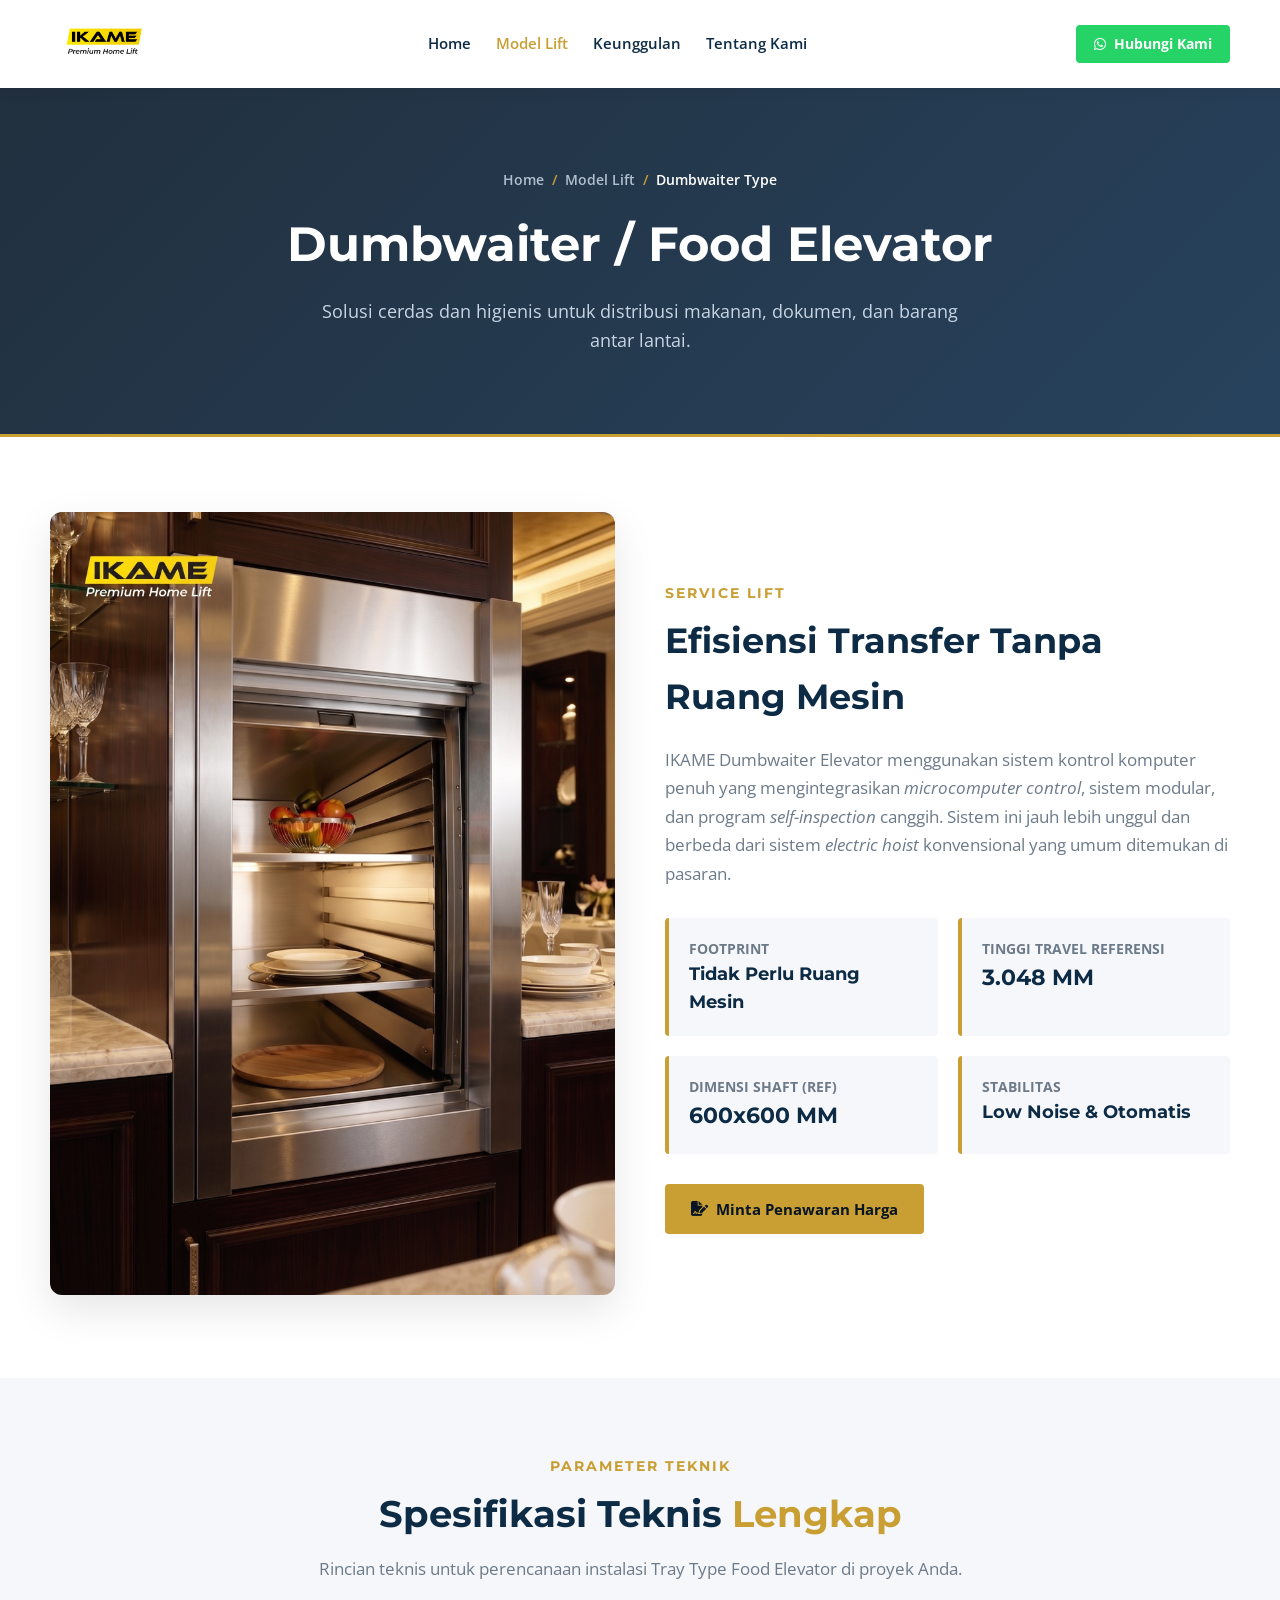
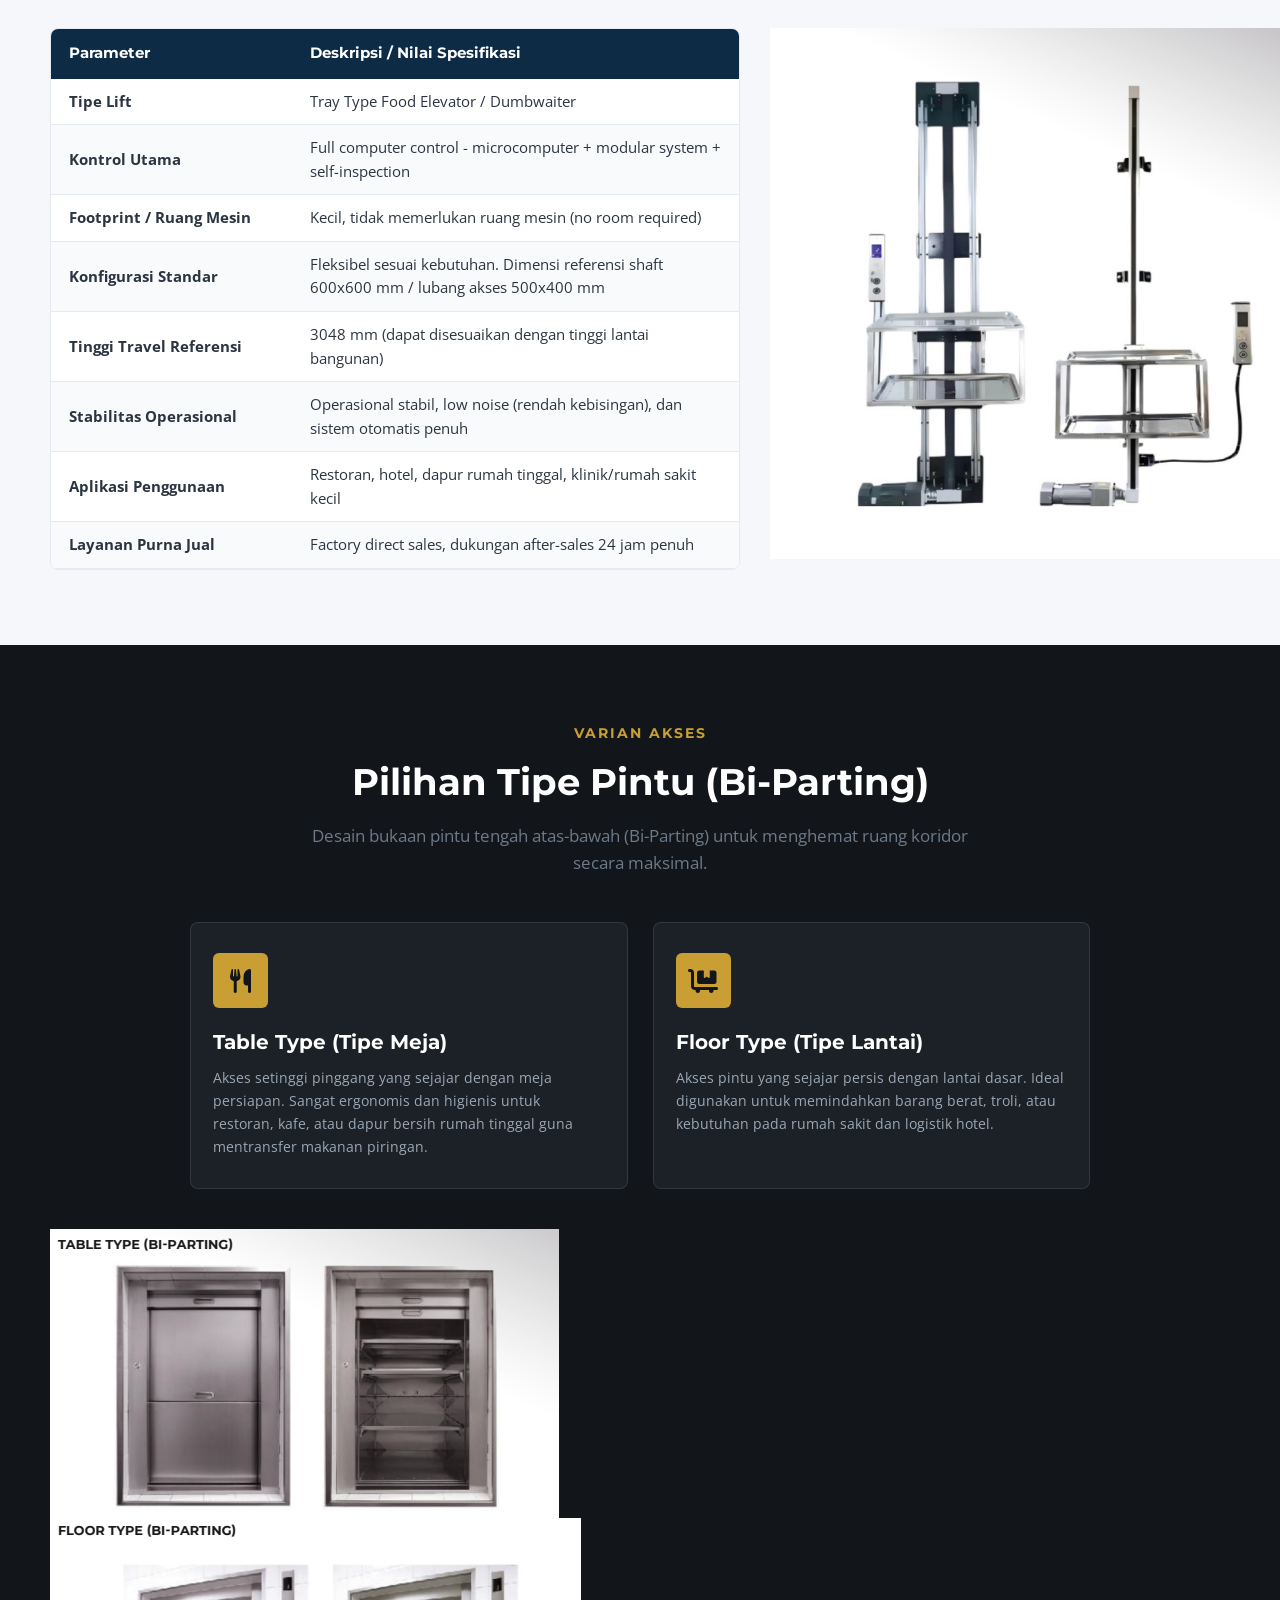
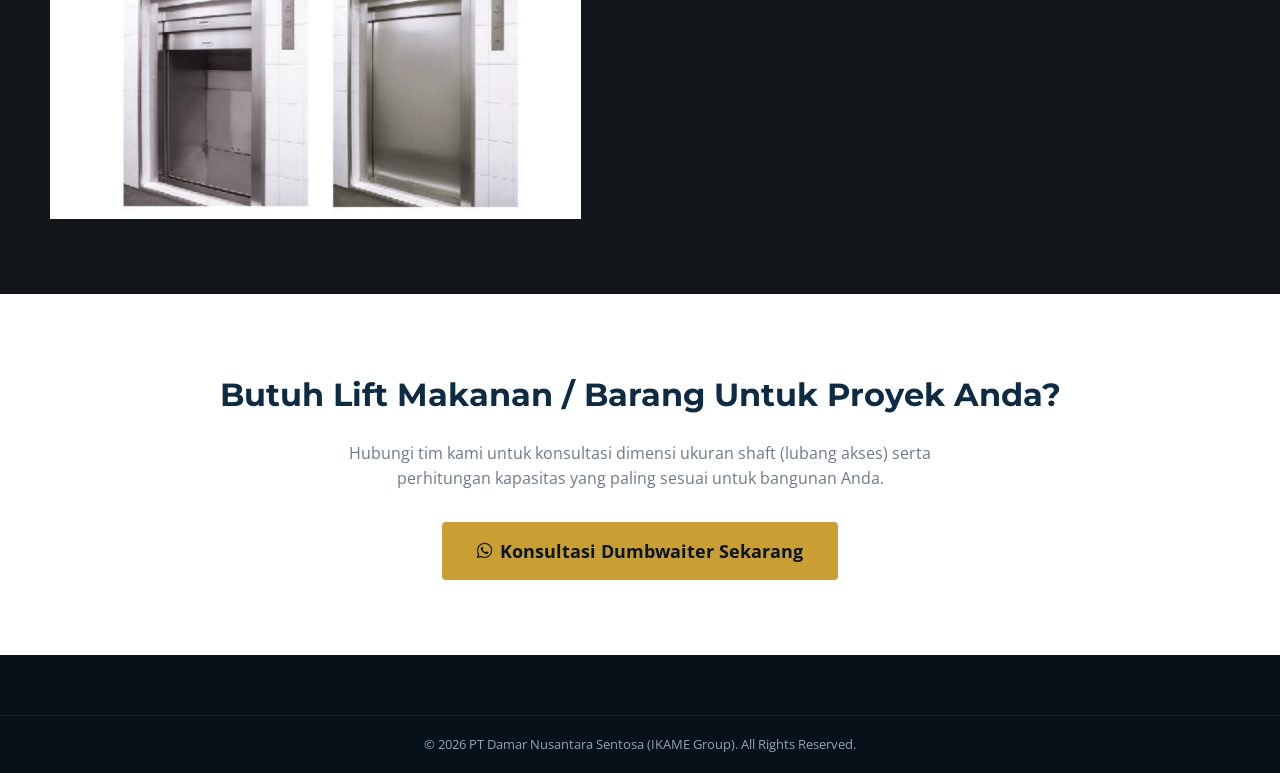
==== spesifikasi-dumbwaiter.html @ 68d506f8 "update versi baru" ====
<!DOCTYPE html>
<html lang="id">
<head>
    <meta charset="UTF-8">
    <meta name="viewport" content="width=device-width, initial-scale=1.0">
    <title>Spesifikasi Dumbwaiter & Food Lift | IKAME PT DNS</title>
    <link rel="icon" href="logo/logo premium.png" type="image/png">
    <link href="https://fonts.googleapis.com/css2?family=Montserrat:wght@400;500;600;700;800&family=Open+Sans:wght@400;600&display=swap" rel="stylesheet">
    <link rel="stylesheet" href="https://cdnjs.cloudflare.com/ajax/libs/font-awesome/6.4.0/css/all.min.css">
    <link rel="stylesheet" href="style.css">
</head>
<body>

    <header class="main-header">
        <div class="container header-inner">
            <a href="index.html" class="brand-logo">
                <img src="logo/logo premium.png" alt="IKAME Home Lift" class="logo-img">
            </a>
            <nav class="nav-menu" id="navMenu">
                <ul>
                    <li><a href="index.html">Home</a></li>
                    <li><a href="index.html#products" class="active">Model Lift</a></li>
                    <li><a href="index.html#features">Keunggulan</a></li>
                    <li><a href="tentang-kami.html">Tentang Kami</a></li>
                </ul>
            </nav>
            <div class="header-cta">
                <a href="https://wa.me/6281281192244" target="_blank" class="btn-wa-header">
                    <i class="fa-brands fa-whatsapp"></i> Hubungi Kami
                </a>
            </div>
        </div>
    </header>

    <section class="page-header-banner" style="background: linear-gradient(135deg, rgba(9, 25, 41, 0.9) 0%, rgba(16, 46, 76, 0.9) 100%), url('image_4ac202.jpg') center/cover;">
        <div class="container">
            <div class="breadcrumb">
                <a href="index.html">Home</a> &nbsp;/&nbsp; <a href="index.html#products">Model Lift</a> &nbsp;/&nbsp; <span class="text-white">Dumbwaiter Type</span>
            </div>
            <h1 style="font-size: 3rem; margin-bottom: 15px;">Dumbwaiter / Food Elevator</h1>
            <p style="font-size: 1.1rem; color: #c7d5e4; max-width: 650px; margin: 0 auto;">Solusi cerdas dan higienis untuk distribusi makanan, dokumen, dan barang antar lantai.</p>
        </div>
    </section>

    <section class="section-padding bg-white">
        <div class="container detail-overview">
            <div class="overview-img">
                <img src="homelift/dumbwaiter.jpg" alt="Dumbwaiter Food Lift IKAME">
            </div>
            <div class="overview-text">
                <span class="sub-label">SERVICE LIFT</span>
                <h2>Efisiensi Transfer Tanpa Ruang Mesin</h2>
                <p>
                    IKAME Dumbwaiter Elevator menggunakan sistem kontrol komputer penuh yang mengintegrasikan <em>microcomputer control</em>, sistem modular, dan program <em>self-inspection</em> canggih. Sistem ini jauh lebih unggul dan berbeda dari sistem <em>electric hoist</em> konvensional yang umum ditemukan di pasaran.
                </p>

                <div class="quick-specs-grid">
                    <div class="quick-spec-box">
                        <span>Footprint</span>
                        <strong style="font-size: 1.1rem;">Tidak Perlu Ruang Mesin</strong>
                    </div>
                    <div class="quick-spec-box">
                        <span>Tinggi Travel Referensi</span>
                        <strong>3.048 MM</strong>
                    </div>
                    <div class="quick-spec-box">
                        <span>Dimensi Shaft (Ref)</span>
                        <strong>600x600 MM</strong>
                    </div>
                    <div class="quick-spec-box">
                        <span>Stabilitas</span>
                        <strong style="font-size: 1.1rem;">Low Noise & Otomatis</strong>
                    </div>
                </div>

                <a href="#inquiry-form" class="btn-primary-wemet"><i class="fa-solid fa-file-signature"></i> Minta Penawaran Harga</a>
            </div>
        </div>
    </section>

    <section class="section-padding bg-light">
        <div class="container">
            <div class="section-heading text-center">
                <span class="sub-label">PARAMETER TEKNIK</span>
                <h2>Spesifikasi Teknis <span class="text-highlight">Lengkap</span></h2>
                <p>Rincian teknis untuk perencanaan instalasi Tray Type Food Elevator di proyek Anda.</p>
            </div>

            <div class="param-layout" style="align-items: stretch;">
                
                <div class="param-table-container" style="height: 100%;">
                    <table class="wemet-table" style="height: 100%;">
                        <thead>
                            <tr>
                                <th style="width: 35%;">Parameter</th>
                                <th>Deskripsi / Nilai Spesifikasi</th>
                            </tr>
                        </thead>
                        <tbody>
                            <tr>
                                <td><strong>Tipe Lift</strong></td>
                                <td>Tray Type Food Elevator / Dumbwaiter</td>
                            </tr>
                            <tr>
                                <td><strong>Kontrol Utama</strong></td>
                                <td>Full computer control - microcomputer + modular system + self-inspection</td>
                            </tr>
                            <tr>
                                <td><strong>Footprint / Ruang Mesin</strong></td>
                                <td>Kecil, tidak memerlukan ruang mesin (no room required)</td>
                            </tr>
                            <tr>
                                <td><strong>Konfigurasi Standar</strong></td>
                                <td>Fleksibel sesuai kebutuhan. Dimensi referensi shaft 600x600 mm / lubang akses 500x400 mm</td>
                            </tr>
                            <tr>
                                <td><strong>Tinggi Travel Referensi</strong></td>
                                <td>3048 mm (dapat disesuaikan dengan tinggi lantai bangunan)</td>
                            </tr>
                            <tr>
                                <td><strong>Stabilitas Operasional</strong></td>
                                <td>Operasional stabil, low noise (rendah kebisingan), dan sistem otomatis penuh</td>
                            </tr>
                            <tr>
                                <td><strong>Aplikasi Penggunaan</strong></td>
                                <td>Restoran, hotel, dapur rumah tinggal, klinik/rumah sakit kecil</td>
                            </tr>
                            <tr>
                                <td><strong>Layanan Purna Jual</strong></td>
                                <td>Factory direct sales, dukungan after-sales 24 jam penuh</td>
                            </tr>
                        </tbody>
                    </table>
                </div>
                
                <div class="param-blueprint-box">
                        <img src="homelift/kerangka dumb waiter.png" alt="Struktur Rangka Dumbwaiter IKAME" style="max-width: 120%; max-height: 100%; object-fit: contain; display: block;">
                        
                    </div>
                </div>

            </div>
        </div>
    </section>

    <section class="section-padding bg-dark text-white">
        <div class="container">
            <div class="section-heading text-center">
                <span class="sub-label text-gold">VARIAN AKSES</span>
                <h2 class="text-white">Pilihan Tipe Pintu (Bi-Parting)</h2>
                <p class="text-gray">Desain bukaan pintu tengah atas-bawah (Bi-Parting) untuk menghemat ruang koridor secara maksimal.</p>
            </div>

            <div class="features-grid-wemet" style="grid-template-columns: 1fr 1fr; max-width: 900px; margin: 0 auto 40px auto;">
                <div class="feature-item" style="background: var(--dark-card); border-color: rgba(255,255,255,0.1);">
                    <div class="feat-icon" style="background: var(--accent-gold); color: var(--dark-bg);"><i class="fa-solid fa-utensils"></i></div>
                    <h4 style="color: var(--white); font-size: 1.25rem;">Table Type (Tipe Meja)</h4>
                    <p style="color: #9aa8b6;">Akses setinggi pinggang yang sejajar dengan meja persiapan. Sangat ergonomis dan higienis untuk restoran, kafe, atau dapur bersih rumah tinggal guna mentransfer makanan piringan.</p>
                </div>

                <div class="feature-item" style="background: var(--dark-card); border-color: rgba(255,255,255,0.1);">
                    <div class="feat-icon" style="background: var(--accent-gold); color: var(--dark-bg);"><i class="fa-solid fa-cart-flatbed"></i></div>
                    <h4 style="color: var(--white); font-size: 1.25rem;">Floor Type (Tipe Lantai)</h4>
                    <p style="color: #9aa8b6;">Akses pintu yang sejajar persis dengan lantai dasar. Ideal digunakan untuk memindahkan barang berat, troli, atau kebutuhan pada rumah sakit dan logistik hotel.</p>
                </div>
            </div>

            <div class="catalog-wrapper" style="background-color: transparent; border: none; box-shadow: none; padding: 0;">
                <img src="homelift/table type.png" alt="Struktur Rangka Dumbwaiter IKAME" style="max-width: 100%; max-height: 100%; object-fit: contain; display: block;">
                <img src="homelift/floor type.png" alt="Struktur Rangka Dumbwaiter IKAME" style="max-width: 100%; max-height: 100%; object-fit: contain; display: block;">
            </div>

        </div>
    </section>

    <section id="inquiry-form" class="section-padding bg-white">
        <div class="container text-center">
            <h2 style="font-size: 2rem; color: var(--primary-color); margin-bottom: 20px;">Butuh Lift Makanan / Barang Untuk Proyek Anda?</h2>
            <p style="color: var(--text-muted); margin-bottom: 30px; max-width: 600px; margin-left: auto; margin-right: auto;">Hubungi tim kami untuk konsultasi dimensi ukuran shaft (lubang akses) serta perhitungan kapasitas yang paling sesuai untuk bangunan Anda.</p>
            <a href="https://wa.me/6281281192244?text=Halo%20IKAME,%20saya%20tertarik%20dengan%20Dumbwaiter%20(Food%20Lift)%20dan%20ingin%20konsultasi%20harga." target="_blank" class="btn-primary-wemet" style="font-size: 1.1rem; padding: 15px 35px;">
                <i class="fa-brands fa-whatsapp"></i> Konsultasi Dumbwaiter Sekarang
            </a>
        </div>
    </section>

    <footer class="main-footer">
        <div class="footer-bottom">
            <div class="container footer-bottom-inner text-center" style="display: block;">
                <p>&copy; 2026 PT Damar Nusantara Sentosa (IKAME Group). All Rights Reserved.</p>
            </div>
        </div>
    </footer>

    <script src="script.js"></script>

</body>
</html>
---- style.css ----
:root {
    --primary-color: #0d2b45;     
    --accent-gold: #c99e32;       
    --accent-gold-hover: #b08722;
    --dark-bg: #12161a;
    --dark-card: #1b2127;
    --light-bg: #f5f7fa;
    --border-color: #e5e9f0;
    --text-main: #2b3542;
    --text-muted: #6c7a89;
    --white: #ffffff;
    --wa-green: #25D366;
}

* {
    margin: 0;
    padding: 0;
    box-sizing: border-box;
}

html {
    scroll-behavior: smooth;
}

body {
    font-family: 'Open Sans', sans-serif;
    color: var(--text-main);
    background-color: var(--white);
    line-height: 1.6;
    overflow-x: hidden;
}

h1, h2, h3, h4, h5, h6 {
    font-family: 'Montserrat', sans-serif;
    font-weight: 700;
}

.container {
    max-width: 1220px;
    margin: 0 auto;
    padding: 0 20px;
}

.section-padding { padding: 75px 0; }
.bg-white { background-color: var(--white); }
.bg-light { background-color: var(--light-bg); }
.bg-dark { background-color: var(--dark-bg); }
.text-white { color: var(--white) !important; }
.text-gray { color: #9aa8b6; }
.text-gold { color: var(--accent-gold); }
.text-highlight { color: var(--accent-gold); }
.text-center { text-align: center; }

.sub-label {
    display: inline-block;
    color: var(--accent-gold);
    font-family: 'Montserrat', sans-serif;
    font-size: 0.85rem;
    font-weight: 700;
    letter-spacing: 2px;
    text-transform: uppercase;
    margin-bottom: 8px;
}

.section-heading h2 {
    font-size: 2.3rem;
    color: var(--primary-color);
    margin-bottom: 12px;
}

.section-heading p {
    color: var(--text-muted);
    font-size: 1.05rem;
    max-width: 680px;
    margin: 0 auto 45px;
}

/* 1. Top Bar */
.top-bar {
    background-color: #071524;
    color: #b0c0d0;
    font-size: 0.85rem;
    padding: 9px 0;
    border-bottom: 1px solid rgba(255,255,255,0.08);
}
.top-bar-inner {
    display: flex;
    justify-content: space-between;
    align-items: center;
}
.contact-info span {
    margin-right: 22px;
    display: inline-flex;
    align-items: center;
    gap: 6px;
}
.contact-info i { color: var(--accent-gold); }
.btn-top-quote {
    color: var(--accent-gold);
    text-decoration: none;
    font-weight: 600;
    display: inline-flex;
    align-items: center;
    gap: 6px;
    transition: 0.2s;
}
.btn-top-quote:hover { color: var(--white); }

/* 2. Main Header */
.main-header {
    position: sticky;
    top: 0;
    z-index: 1000;
    background: var(--white);
    box-shadow: 0 2px 15px rgba(0,0,0,0.06);
}
.header-inner {
    display: flex;
    justify-content: space-between;
    align-items: center;
    padding: 14px 20px;
}
.logo-img {
    height: 52px;
    width: auto;
    object-fit: contain;
}
.nav-menu ul {
    display: flex;
    list-style: none;
    gap: 25px;
}
.nav-menu a {
    text-decoration: none;
    color: var(--primary-color);
    font-weight: 600;
    font-size: 0.95rem;
    transition: 0.2s;
}
.nav-menu a:hover, .nav-menu a.active {
    color: var(--accent-gold);
}
.header-cta {
    display: flex;
    align-items: center;
    gap: 12px;
}
.btn-wa-header {
    background-color: var(--wa-green);
    color: var(--white);
    text-decoration: none;
    padding: 8px 18px;
    font-weight: 700;
    font-size: 0.88rem;
    border-radius: 4px;
    display: inline-flex;
    align-items: center;
    gap: 8px;
    transition: 0.3s;
}
.btn-wa-header:hover {
    background-color: #1eb956;
}
.mobile-toggle {
    display: none;
    background: none;
    border: none;
    font-size: 1.5rem;
    color: var(--primary-color);
    cursor: pointer;
}

/* 3. Hero Section */
.hero-section {
    background: linear-gradient(135deg, #091929 0%, #102e4c 100%);
    color: var(--white);
    padding: 70px 0;
}
.hero-grid {
    display: grid;
    grid-template-columns: 1.15fr 0.85fr;
    gap: 40px;
    align-items: center;
}
.badge-tag {
    display: inline-block;
    background: rgba(201, 158, 50, 0.15);
    border: 1px solid var(--accent-gold);
    color: var(--accent-gold);
    padding: 5px 14px;
    border-radius: 4px;
    font-size: 0.8rem;
    font-weight: 700;
    letter-spacing: 1px;
    margin-bottom: 18px;
}
.hero-text h1 {
    font-size: 3.2rem;
    line-height: 1.15;
    margin-bottom: 18px;
}
.hero-desc {
    color: #c7d5e4;
    font-size: 1.05rem;
    line-height: 1.7;
    margin-bottom: 30px;
}
.hero-btns {
    display: flex;
    gap: 15px;
    flex-wrap: wrap;
}
.btn-primary-wemet {
    background-color: var(--accent-gold);
    color: #071524;
    padding: 13px 26px;
    font-weight: 700;
    font-size: 0.95rem;
    text-decoration: none;
    border-radius: 4px;
    display: inline-flex;
    align-items: center;
    gap: 8px;
    transition: 0.3s;
}
.btn-primary-wemet:hover {
    background-color: var(--accent-gold-hover);
    color: var(--white);
}
.btn-secondary-wemet {
    background: transparent;
    color: var(--white);
    border: 1px solid rgba(255,255,255,0.4);
    padding: 13px 26px;
    font-weight: 600;
    font-size: 0.95rem;
    text-decoration: none;
    border-radius: 4px;
    display: inline-flex;
    align-items: center;
    gap: 8px;
    transition: 0.3s;
}
.btn-secondary-wemet:hover {
    border-color: var(--white);
    background: rgba(255,255,255,0.08);
}
.hero-image-box img {
    width: 100%;
    max-height: 480px;
    object-fit: cover;
    border-radius: 10px;
    box-shadow: 0 15px 35px rgba(0,0,0,0.3);
    border: 1px solid rgba(255,255,255,0.1);
}

/* 4. Trust / Stat Bar */
.trust-bar {
    background-color: #06111a;
    color: var(--white);
    padding: 25px 0;
    border-bottom: 2px solid var(--accent-gold);
}
.trust-grid {
    display: grid;
    grid-template-columns: repeat(4, 1fr);
    gap: 20px;
}
.trust-item {
    display: flex;
    align-items: center;
    gap: 14px;
}
.trust-item i {
    font-size: 2rem;
    color: var(--accent-gold);
}
.trust-item h4 {
    font-size: 0.95rem;
    margin-bottom: 2px;
}
.trust-item p {
    font-size: 0.8rem;
    color: #92a4b8;
    margin: 0;
}

/* 5. Product Cards */
.product-grid {
    display: grid;
    grid-template-columns: repeat(4, 1fr);
    gap: 22px;
}
.product-card {
    background: var(--white);
    border: 1px solid var(--border-color);
    border-radius: 8px;
    overflow: hidden;
    display: flex;
    flex-direction: column;
    transition: transform 0.3s, box-shadow 0.3s;
}
.product-card:hover {
    transform: translateY(-5px);
    box-shadow: 0 12px 30px rgba(0,0,0,0.08);
    border-color: var(--accent-gold);
}
.card-img-wrap {
    position: relative;
    height: 230px;
    background-color: #edf2f7;
}
.card-img-wrap img {
    width: 100%;
    height: 100%;
    object-fit: cover;
}
.card-badge {
    position: absolute;
    top: 10px;
    right: 10px;
    background: #091929;
    color: var(--accent-gold);
    font-size: 0.72rem;
    font-weight: 700;
    padding: 3px 9px;
    border-radius: 3px;
    text-transform: uppercase;
}
.card-content {
    padding: 20px;
    flex-grow: 1;
    display: flex;
    flex-direction: column;
}
.card-content h3 {
    font-size: 1.15rem;
    color: var(--primary-color);
    margin-bottom: 3px;
}
.card-subtitle {
    font-size: 0.82rem;
    color: var(--accent-gold-hover);
    font-weight: 600;
    margin-bottom: 12px;
}
.card-specs {
    list-style: none;
    font-size: 0.84rem;
    color: var(--text-muted);
    margin-bottom: 18px;
    flex-grow: 1;
}
.card-specs li {
    margin-bottom: 6px;
    display: flex;
    gap: 6px;
}
.card-specs i {
    color: var(--accent-gold);
    margin-top: 3px;
}
.card-link {
    color: var(--primary-color);
    font-weight: 700;
    font-size: 0.88rem;
    text-decoration: none;
    display: inline-flex;
    align-items: center;
    gap: 6px;
    transition: color 0.2s;
}
.card-link:hover {
    color: var(--accent-gold);
}

/* 6. Feature Grid */
.features-grid-wemet {
    display: grid;
    grid-template-columns: repeat(3, 1fr);
    gap: 25px;
}
.feature-item {
    background: var(--light-bg);
    border: 1px solid var(--border-color);
    padding: 30px 22px;
    border-radius: 8px;
    transition: 0.3s;
}
.feature-item:hover {
    border-color: var(--accent-gold);
    background: var(--white);
    box-shadow: 0 10px 25px rgba(0,0,0,0.06);
}
.feat-icon {
    width: 55px;
    height: 55px;
    background: var(--primary-color);
    color: var(--accent-gold);
    border-radius: 6px;
    display: flex;
    align-items: center;
    justify-content: center;
    font-size: 1.5rem;
    margin-bottom: 18px;
}
.feature-item h4 {
    font-size: 1.15rem;
    color: var(--primary-color);
    margin-bottom: 8px;
}
.feature-item p {
    font-size: 0.9rem;
    color: var(--text-muted);
    line-height: 1.6;
}

/* 7. Parameter Table & BlueprintS */
.param-layout {
    display: grid;
    grid-template-columns: 1.35fr 0.9fr;
    gap: 30px;
    align-items: start;
}
.param-table-container {
    background: var(--white);
    border: 1px solid var(--border-color);
    border-radius: 8px;
    overflow: hidden;
}
.wemet-table {
    width: 100%;
    border-collapse: collapse;
    font-size: 0.92rem;
}
.wemet-table th {
    background-color: var(--primary-color);
    color: var(--white);
    padding: 13px 18px;
    text-align: left;
    font-family: 'Montserrat', sans-serif;
}
.wemet-table td {
    padding: 11px 18px;
    border-bottom: 1px solid var(--border-color);
}
.wemet-table tr:nth-child(even) td {
    background-color: #f8fafc;
}
.blueprint-card {
    background: var(--white);
    border: 1px solid var(--border-color);
    border-radius: 8px;
    padding: 20px;
}
.blueprint-card img {
    width: 100%;
    height: auto;
    border-radius: 6px;
    margin-bottom: 18px;
}
.blueprint-footer h4 {
    color: var(--primary-color);
    font-size: 1.1rem;
    margin-bottom: 8px;
}
.blueprint-footer p {
    color: var(--text-muted);
    font-size: 0.88rem;
    margin-bottom: 15px;
}
.btn-custom-quote {
    display: inline-block;
    background: var(--primary-color);
    color: var(--white);
    padding: 9px 18px;
    font-size: 0.85rem;
    font-weight: 700;
    text-decoration: none;
    border-radius: 4px;
    transition: 0.3s;
}
.btn-custom-quote:hover {
    background: var(--accent-gold);
    color: #091929;
}

/* 8. Safety Grid */
.safety-grid {
    display: grid;
    grid-template-columns: repeat(2, 1fr);
    gap: 22px;
}
.safety-card {
    display: flex;
    gap: 18px;
    background: var(--dark-card);
    border: 1px solid rgba(255,255,255,0.06);
    border-radius: 8px;
    padding: 22px;
}
.safety-icon-wrap {
    font-size: 2rem;
    color: var(--accent-gold);
    line-height: 1;
}
.safety-details h4 {
    font-size: 1.1rem;
    color: var(--white);
    margin-bottom: 6px;
}
.safety-details p {
    font-size: 0.88rem;
    color: #9aa8b6;
    line-height: 1.6;
}

/* 9. Customization Tab System */
.tab-wrapper {
    max-width: 920px;
    margin: 0 auto;
}
.tab-nav {
    display: flex;
    justify-content: center;
    gap: 10px;
    flex-wrap: wrap;
    margin-bottom: 25px;
}
.tab-btn {
    background: var(--light-bg);
    border: 1px solid var(--border-color);
    padding: 9px 20px;
    border-radius: 4px;
    font-family: 'Montserrat', sans-serif;
    font-weight: 600;
    font-size: 0.88rem;
    cursor: pointer;
    transition: 0.3s;
    color: var(--primary-color);
}
.tab-btn.active, .tab-btn:hover {
    background: var(--primary-color);
    color: var(--white);
    border-color: var(--primary-color);
}
.tab-pane {
    display: none;
    animation: fadeIn 0.4s ease;
}
.tab-pane.active {
    display: block;
}
.tab-pane-title {
    font-size: 1.2rem;
    color: var(--primary-color);
    margin-bottom: 5px;
}
.tab-pane-desc {
    color: var(--text-muted);
    font-size: 0.9rem;
    margin-bottom: 20px;
}
.tab-image-box img {
    max-width: 100%;
    height: auto;
    border-radius: 8px;
    border: 1px solid var(--border-color);
}

/* 10. Inquiry / Quote Form Section */
.inquiry-grid {
    display: grid;
    grid-template-columns: 1fr 1.05fr;
    gap: 40px;
    align-items: center;
}
.inquiry-left h2 {
    font-size: 2.1rem;
    color: var(--primary-color);
    margin-bottom: 12px;
}
.inquiry-left p {
    color: var(--text-muted);
    margin-bottom: 25px;
}
.icc-item {
    display: flex;
    gap: 14px;
    margin-bottom: 16px;
    align-items: flex-start;
}
.icc-item i {
    font-size: 1.2rem;
    color: var(--accent-gold);
    margin-top: 4px;
}
.icc-item strong {
    display: block;
    color: var(--primary-color);
    font-size: 0.92rem;
}
.icc-item span {
    color: var(--text-muted);
    font-size: 0.88rem;
}
.form-wrapper {
    background: var(--white);
    border: 1px solid var(--border-color);
    border-radius: 8px;
    padding: 30px;
    box-shadow: 0 8px 25px rgba(0,0,0,0.05);
}
.form-wrapper h3 {
    font-size: 1.25rem;
    color: var(--primary-color);
    margin-bottom: 18px;
}
.form-group {
    margin-bottom: 14px;
}
.form-group label {
    display: block;
    font-size: 0.82rem;
    font-weight: 600;
    margin-bottom: 5px;
    color: var(--primary-color);
}
.form-group input, .form-group select {
    width: 100%;
    padding: 10px 12px;
    border: 1px solid var(--border-color);
    border-radius: 4px;
    font-family: inherit;
    font-size: 0.88rem;
    outline: none;
    transition: border 0.2s;
}
.form-group input:focus, .form-group select:focus {
    border-color: var(--accent-gold);
}
.form-row-2 {
    display: grid;
    grid-template-columns: 1fr 1fr;
    gap: 12px;
}
.btn-submit-form {
    width: 100%;
    background-color: var(--wa-green);
    color: var(--white);
    border: none;
    padding: 12px;
    font-weight: 700;
    font-size: 0.95rem;
    border-radius: 4px;
    cursor: pointer;
    display: flex;
    align-items: center;
    justify-content: center;
    gap: 8px;
    transition: 0.3s;
}
.btn-submit-form:hover {
    background-color: #1eb956;
}

/* 11. Footer */
.main-footer {
    background-color: #06111a;
    color: #92a4b8;
    padding-top: 60px;
}
.footer-top {
    display: grid;
    grid-template-columns: 1.5fr 1fr 1fr 1.3fr;
    gap: 35px;
    padding-bottom: 40px;
}
.footer-logo {
    height: 50px;
    width: auto;
    margin-bottom: 14px;
}
.col-about p {
    font-size: 0.88rem;
    line-height: 1.6;
    margin-bottom: 15px;
}
.footer-badges span {
    display: inline-block;
    border: 1px solid rgba(201,158,50,0.4);
    color: var(--accent-gold);
    font-size: 0.75rem;
    padding: 4px 8px;
    border-radius: 3px;
    margin-right: 6px;
}
.footer-col h4 {
    color: var(--white);
    font-size: 1.05rem;
    margin-bottom: 16px;
    position: relative;
}
.footer-col h4::after {
    content: '';
    position: absolute;
    bottom: -5px;
    left: 0;
    width: 25px;
    height: 2px;
    background-color: var(--accent-gold);
}
.footer-col ul {
    list-style: none;
}
.footer-col ul li {
    margin-bottom: 8px;
}
.footer-col ul li a {
    color: #92a4b8;
    text-decoration: none;
    font-size: 0.88rem;
    transition: 0.2s;
}
.footer-col ul li a:hover {
    color: var(--accent-gold);
}
.col-contact p {
    font-size: 0.88rem;
    margin-bottom: 10px;
    display: flex;
    align-items: flex-start;
    gap: 8px;
}
.col-contact i {
    color: var(--accent-gold);
    margin-top: 4px;
}
.footer-bottom {
    border-top: 1px solid rgba(255,255,255,0.08);
    padding: 18px 0;
    font-size: 0.82rem;
}
.footer-bottom-inner {
    display: flex;
    justify-content: space-between;
    align-items: center;
    flex-wrap: wrap;
    gap: 10px;
}

/* Floating WhatsApp Button */
.wa-float {
    position: fixed;
    bottom: 25px;
    right: 25px;
    width: 55px;
    height: 55px;
    background-color: var(--wa-green);
    color: var(--white);
    border-radius: 50%;
    display: flex;
    align-items: center;
    justify-content: center;
    font-size: 28px;
    box-shadow: 0 5px 20px rgba(37,211,102,0.4);
    z-index: 999;
    text-decoration: none;
    transition: 0.3s;
}
.wa-float:hover {
    transform: scale(1.1);
}

@keyframes fadeIn {
    from { opacity: 0; transform: translateY(6px); }
    to { opacity: 1; transform: translateY(0); }
}

/* Responsive Breakpoints */
@media (max-width: 1024px) {
    .product-grid { grid-template-columns: repeat(2, 1fr); }
    .features-grid-wemet { grid-template-columns: repeat(2, 1fr); }
    .trust-grid { grid-template-columns: repeat(2, 1fr); }
    .hero-grid { grid-template-columns: 1fr; text-align: center; }
    .hero-btns { justify-content: center; }
    .param-layout { grid-template-columns: 1fr; }
    .footer-top { grid-template-columns: repeat(2, 1fr); }
}

@media (max-width: 768px) {
    .top-bar { display: none; }
    .mobile-toggle { display: block; }
    .nav-menu {
        display: none;
        position: absolute;
        top: 100%;
        left: 0;
        width: 100%;
        background: var(--white);
        flex-direction: column;
        padding: 20px;
        box-shadow: 0 10px 20px rgba(0,0,0,0.1);
    }
    .nav-menu.active { display: block; }
    .nav-menu ul { flex-direction: column; gap: 15px; }
    .hero-text h1 { font-size: 2.3rem; }
    .product-grid { grid-template-columns: 1fr; }
    .features-grid-wemet { grid-template-columns: 1fr; }
    .safety-grid { grid-template-columns: 1fr; }
    .trust-grid { grid-template-columns: 1fr; }
    .inquiry-grid { grid-template-columns: 1fr; }
    .form-row-2 { grid-template-columns: 1fr; }
    .footer-top { grid-template-columns: 1fr; }
}


/*  SPESIFIKASI HIDRAULIK */
   .page-header-banner {
    background: linear-gradient(135deg, rgba(9, 25, 41, 0.9) 0%, rgba(16, 46, 76, 0.9) 100%), url('image_3aec07.jpg') center/cover;
    padding: 80px 0;
    color: white;
    text-align: center;
    border-bottom: 3px solid var(--accent-gold);
}
.breadcrumb {
    font-size: 0.9rem;
    color: var(--accent-gold);
    margin-bottom: 15px;
    font-weight: 600;
}
.breadcrumb a {
    color: #b0c0d0;
    text-decoration: none;
}
.breadcrumb a:hover { color: white; }

.detail-overview {
    display: grid;
    grid-template-columns: 1fr 1fr;
    gap: 50px;
    align-items: center;
}
.overview-img img {
    width: 100%;
    border-radius: 12px;
    box-shadow: 0 15px 40px rgba(0,0,0,0.1);
}
.overview-text h2 {
    font-size: 2.2rem;
    color: var(--primary-color);
    margin-bottom: 20px;
}
.overview-text p {
    color: var(--text-muted);
    font-size: 1.05rem;
    line-height: 1.7;
    margin-bottom: 30px;
}

.quick-specs-grid {
    display: grid;
    grid-template-columns: repeat(2, 1fr);
    gap: 20px;
    margin-bottom: 30px;
}
.quick-spec-box {
    background: var(--light-bg);
    padding: 20px;
    border-left: 4px solid var(--accent-gold);
    border-radius: 4px;
}
.quick-spec-box span {
    display: block;
    font-size: 0.85rem;
    color: var(--text-muted);
    text-transform: uppercase;
    font-weight: 700;
}
.quick-spec-box strong {
    font-size: 1.4rem;
    color: var(--primary-color);
    font-family: 'Montserrat', sans-serif;
}

.safety-feature-img {
    width: 100%;
    border-radius: 8px;
    box-shadow: 0 2px 8px rgba(0,0,0,0.04);
}

.customization-banner img {
    width: 100%;
    border-radius: 10px;
    box-shadow: 0 10px 30px rgba(0,0,0,0.08);
    margin-top: 30px;
}

@media (max-width: 992px) {
    .detail-overview { grid-template-columns: 1fr; }
}


/* OPTIMASI TAMPILAN MOBILE  */
@media screen and (max-width: 768px) {

    .section-padding { padding: 50px 0 !important; }
    h1, .page-title { font-size: 2.2rem !important; }
    h2, .section-title { font-size: 1.8rem !important; }
    .page-header-banner { padding: 60px 0 !important; }
    .breadcrumb { font-size: 0.8rem !important; }


    .features-grid-wemet { grid-template-columns: 1fr !important; }
    .product-grid { grid-template-columns: 1fr !important; }
    .quick-specs-grid { grid-template-columns: 1fr !important; gap: 15px !important; }
    
    
    .param-table-container { 
        overflow-x: auto !important; 
        -webkit-overflow-scrolling: touch;
    }
    .wemet-table { min-width: 500px; } 
    .wemet-table th, .wemet-table td { 
        padding: 10px !important; 
        font-size: 0.85rem !important; 
    }


    .catalog-wrapper { padding: 15px !important; }
    .belt-feature-card { padding: 20px !important; }
    .param-blueprint-box > div { padding: 15px !important; height: auto !important; }
    
    
    .tab-nav { 
        flex-direction: column; 
        gap: 8px; 
    }
    .tab-btn { 
        width: 100%; 
        padding: 10px !important; 
        font-size: 0.9rem !important; 
    }

    .safety-list .safety-card { 
        flex-direction: column; 
        text-align: center; 
        align-items: center; 
    }
    .safety-list .safety-icon-wrap { margin-bottom: 10px; }
}

/* EFEK ANIMASI PREMIUM & INTERAKSI USER */
.overview-img img, 
.catalog-wrapper img, 
.tab-image-box img, 
.param-blueprint-box img {
    transition: transform 0.6s ease;
}
.overview-img:hover img, 
.catalog-wrapper:hover img, 
.tab-image-box:hover img, 
.param-blueprint-box:hover img {
    transform: scale(1.03);
}


.reveal {
    opacity: 0;
    transform: translateY(40px);
    transition: all 0.8s cubic-bezier(0.5, 0, 0, 1);
}
.reveal.active {
    opacity: 1;
    transform: translateY(0);
}


.wa-float-wrapper {
    position: fixed;
    bottom: 25px;
    right: 25px;
    z-index: 9999;
    display: flex;
    align-items: center;
    gap: 15px;
    pointer-events: none; 
}
.wa-bubble-text {
    background: var(--white);
    color: var(--primary-color);
    padding: 10px 18px;
    border-radius: 8px;
    font-size: 0.9rem;
    font-weight: 700;
    box-shadow: 0 5px 20px rgba(0,0,0,0.15);
    position: relative;
    animation: floatingBubble 2.5s infinite ease-in-out;
    border: 1px solid var(--border-color);
}
.wa-bubble-text::after {
    content: '';
    position: absolute;
    right: -7px;
    top: 50%;
    transform: translateY(-50%);
    border-width: 7px 0 7px 7px;
    border-style: solid;
    border-color: transparent transparent transparent var(--white);
}
.wa-float-btn {
    width: 60px;
    height: 60px;
    background-color: var(--wa-green);
    color: var(--white);
    border-radius: 50%;
    display: flex;
    align-items: center;
    justify-content: center;
    font-size: 32px;
    box-shadow: 0 6px 20px rgba(37,211,102,0.4);
    text-decoration: none;
    transition: all 0.3s;
    pointer-events: auto; 
}
.wa-float-btn:hover {
    transform: scale(1.1) rotate(-10deg);
}
@keyframes floatingBubble {
    0%, 100% { transform: translateY(0); }
    50% { transform: translateY(-6px); }
}

@media (max-width: 768px) {
    .wa-bubble-text { display: none; }
}

/* OPTIMASI KHUSUS TABLET & HANDPHONE */

@media screen and (max-width: 992px) {

    .header-inner { padding: 12px 20px; }
    
    /* Layout Overview & Spesifikasi menjadi 1 kolom yang rapi */
    .detail-overview { 
        grid-template-columns: 1fr !important; 
        gap: 35px !important; 
    }
    .param-layout { 
        grid-template-columns: 1fr !important; 
        gap: 30px !important; 
    }
    
   
    .product-grid { 
        grid-template-columns: repeat(2, 1fr) !important; 
        gap: 20px !important; 
    }
    .features-grid-wemet { 
        grid-template-columns: repeat(2, 1fr) !important; 
        gap: 20px !important; 
    }
    .safety-grid { 
        grid-template-columns: repeat(2, 1fr) !important; 
    }
    
    .overview-img img,
    .catalog-wrapper,
    .belt-feature-card {
        max-width: 100% !important;
    }
}

/* --- 2. Optimasi Handphone (Layar < 768px) --- */
@media screen and (max-width: 768px) {
    h1, .page-header-banner h1 { 
        font-size: 2rem !important; 
        line-height: 1.25 !important; 
    }
    h2, .section-heading h2 { 
        font-size: 1.6rem !important; 
        line-height: 1.3 !important; 
    }
    .hero-desc, .section-heading p { 
        font-size: 0.95rem !important; 
    }
    .section-padding { 
        padding: 45px 0 !important; 
    }
    .page-header-banner { 
        padding: 50px 15px !important; 
    }

    .product-grid,
    .features-grid-wemet,
    .safety-grid,
    .quick-specs-grid,
    .inquiry-grid { 
        grid-template-columns: 1fr !important; 
        gap: 15px !important; 
    }

    .tab-nav { 
        display: flex;
        flex-direction: column;
        gap: 8px; 
    }
    .tab-btn { 
        width: 100%; 
        padding: 12px 15px !important; 
        font-size: 0.9rem !important;
        text-align: center;
    }

    .param-table-container { 
        overflow-x: auto !important; 
        -webkit-overflow-scrolling: touch;
        border-radius: 8px;
        box-shadow: 0 4px 15px rgba(0,0,0,0.05);
    }
    .wemet-table { 
        min-width: 480px; 
    }
    .wemet-table th, 
    .wemet-table td { 
        padding: 10px 12px !important; 
        font-size: 0.85rem !important; 
    }

    .btn-primary-wemet, 
    .btn-secondary-wemet, 
    .btn-submit-form { 
        width: 100%; 
        text-align: center;
        padding: 14px 20px !important;
        font-size: 1rem !important;
    }

    
    .wa-bubble-text { 
        display: none !important; 
    }
    .wa-float-wrapper { 
        bottom: 20px; 
        right: 20px; 
    }
    .wa-float-btn { 
        width: 52px; 
        height: 52px; 
        font-size: 26px; 
    }
}

@media (hover: none) {
    .btn-primary-wemet:hover,
    .btn-secondary-wemet:hover,
    .feature-item:hover,
    .product-card:hover {
        transform: none !important;
    }
}

@media screen and (max-width: 992px) {
    .nav-menu {
        display: none;
        position: absolute;
        top: 100%;
        left: 0;
        width: 100%;
        background-color: var(--white);
        box-shadow: 0 10px 20px rgba(0,0,0,0.1);
        border-top: 1px solid var(--border-color);
    }
    .nav-menu.active {
        display: block !important;
    }
    .nav-menu ul {
        flex-direction: column;
        padding: 0;
    }
    .nav-menu ul li {
        margin: 0;
    }
    .nav-menu ul li a {
        display: block;
        padding: 15px 20px;
        border-bottom: 1px solid var(--light-bg);
    }
}
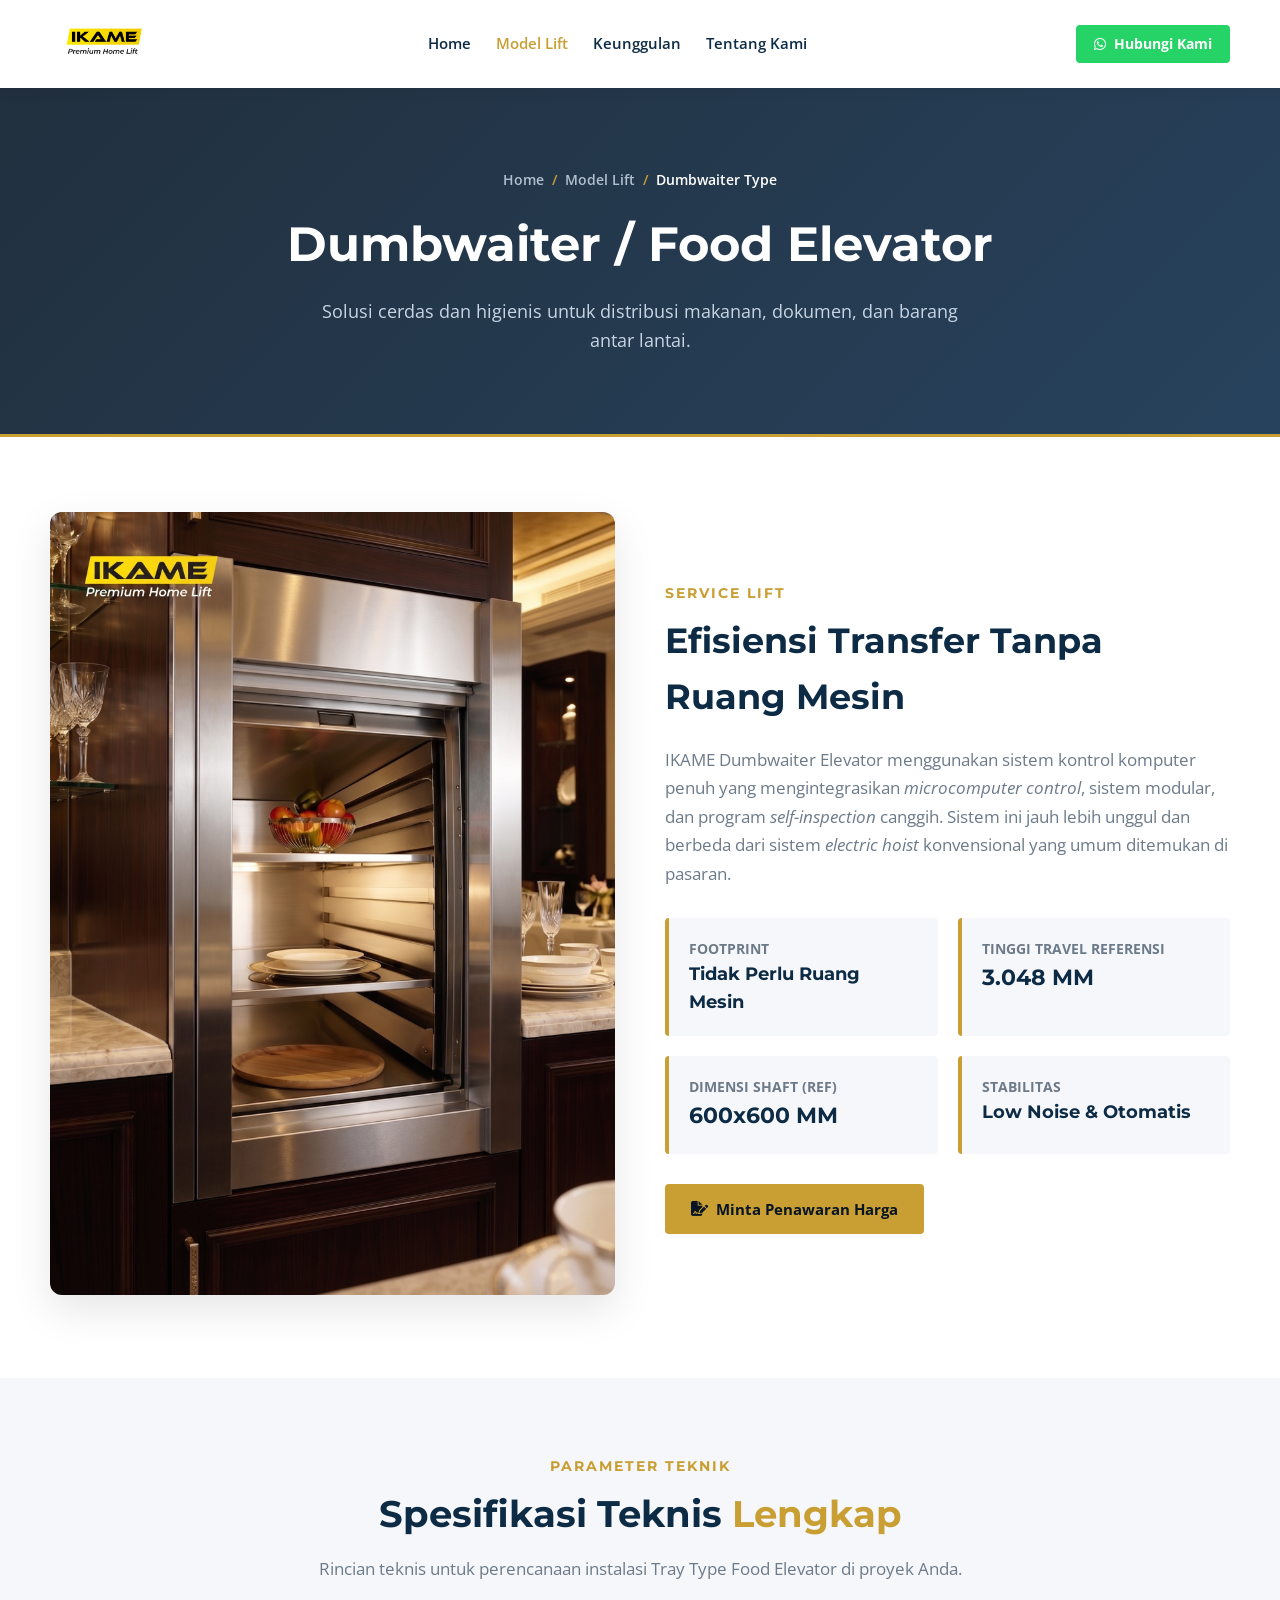
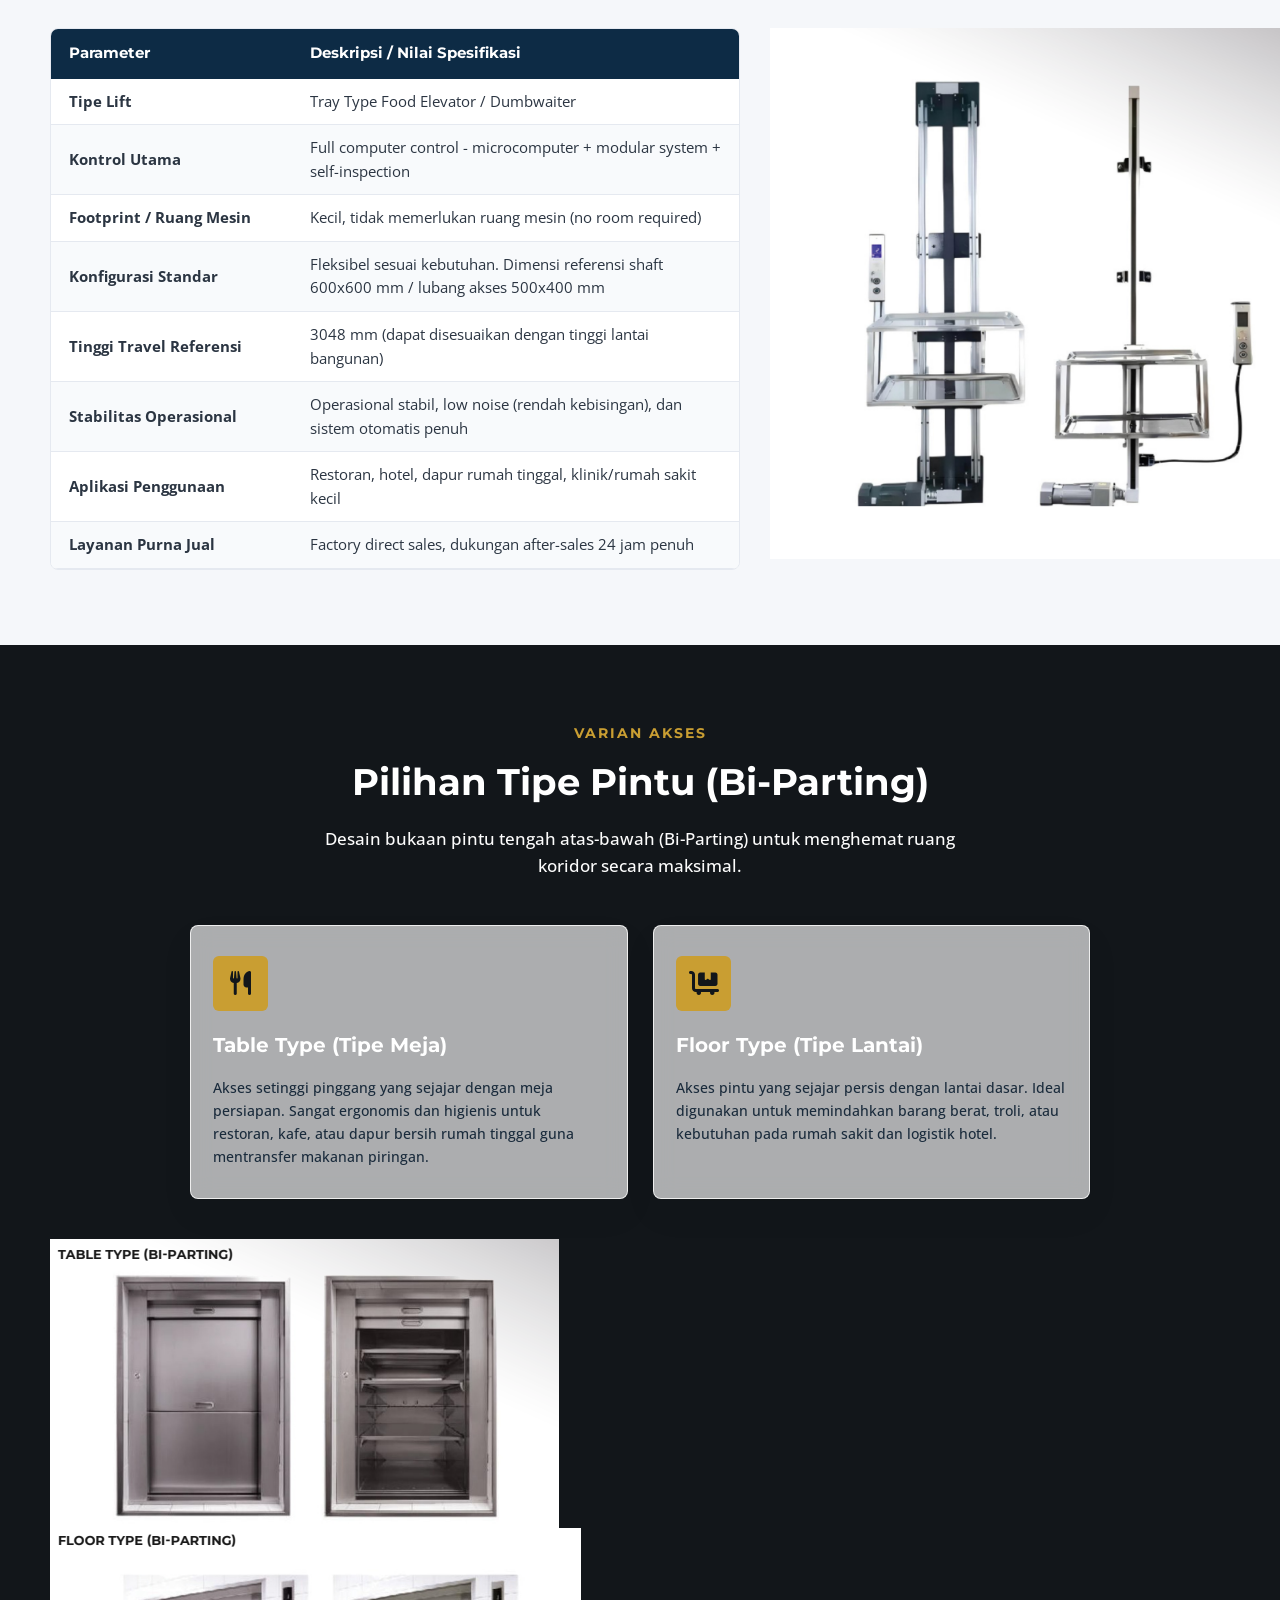
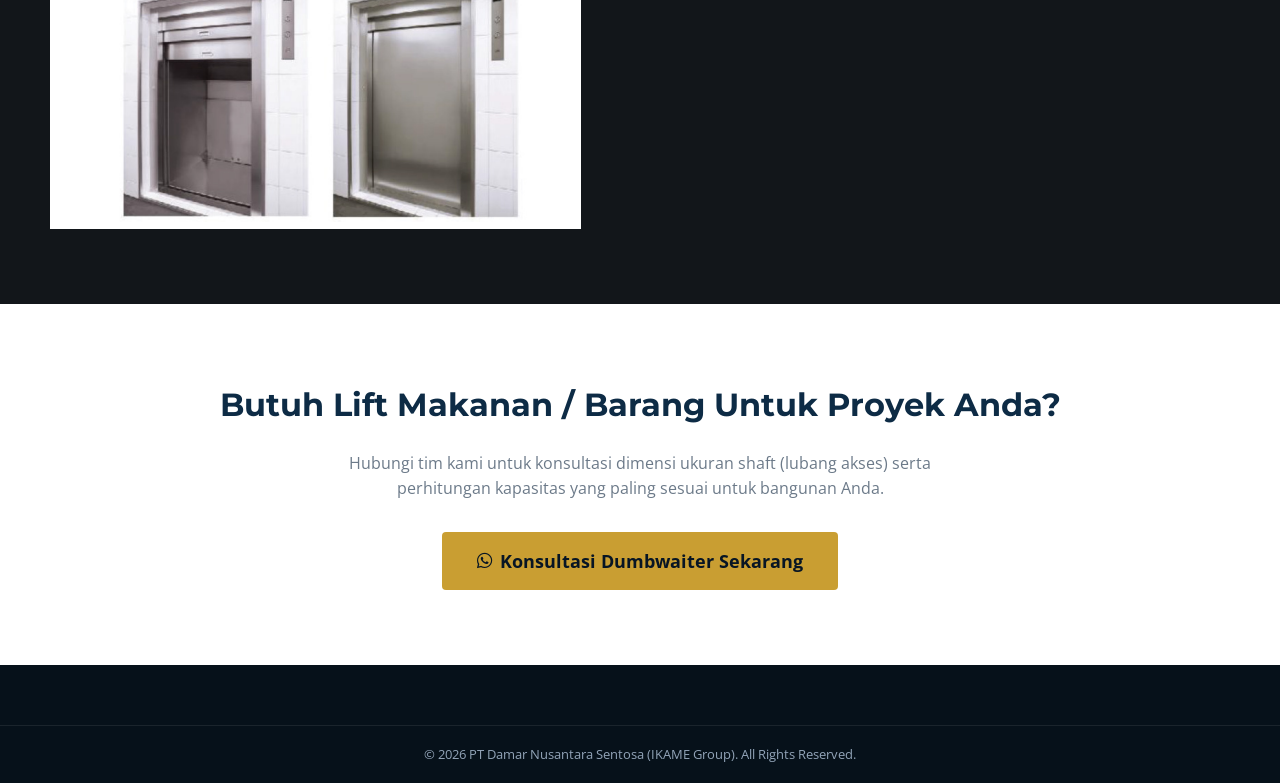
==== commit f44f5691: "Perbaikan warna teks spesifikasi agar lebih mudah dibaca" ====
--- a/spesifikasi-dumbwaiter.html
+++ b/spesifikasi-dumbwaiter.html
@@ -135,7 +135,6 @@
                 
                 <div class="param-blueprint-box">
                         <img src="homelift/kerangka dumb waiter.png" alt="Struktur Rangka Dumbwaiter IKAME" style="max-width: 120%; max-height: 100%; object-fit: contain; display: block;">
-                        
                     </div>
                 </div>
 
@@ -148,20 +147,24 @@
             <div class="section-heading text-center">
                 <span class="sub-label text-gold">VARIAN AKSES</span>
                 <h2 class="text-white">Pilihan Tipe Pintu (Bi-Parting)</h2>
-                <p class="text-gray">Desain bukaan pintu tengah atas-bawah (Bi-Parting) untuk menghemat ruang koridor secara maksimal.</p>
+                <p style="color: #fcfcfc; line-height: 1.6; margin-top: 15px; font-weight: 500;">
+                    Desain bukaan pintu tengah atas-bawah (Bi-Parting) untuk menghemat ruang koridor secara maksimal.</p>
             </div>
 
             <div class="features-grid-wemet" style="grid-template-columns: 1fr 1fr; max-width: 900px; margin: 0 auto 40px auto;">
                 <div class="feature-item" style="background: var(--dark-card); border-color: rgba(255,255,255,0.1);">
                     <div class="feat-icon" style="background: var(--accent-gold); color: var(--dark-bg);"><i class="fa-solid fa-utensils"></i></div>
                     <h4 style="color: var(--white); font-size: 1.25rem;">Table Type (Tipe Meja)</h4>
-                    <p style="color: #9aa8b6;">Akses setinggi pinggang yang sejajar dengan meja persiapan. Sangat ergonomis dan higienis untuk restoran, kafe, atau dapur bersih rumah tinggal guna mentransfer makanan piringan.</p>
+                    <p style="color: #1a2b3c; line-height: 1.6; margin-top: 15px; font-weight: 500;">
+                        Akses setinggi pinggang yang sejajar dengan meja persiapan. Sangat ergonomis dan higienis untuk restoran, kafe, atau dapur bersih rumah tinggal guna mentransfer makanan piringan.
+                    </p>
                 </div>
 
                 <div class="feature-item" style="background: var(--dark-card); border-color: rgba(255,255,255,0.1);">
                     <div class="feat-icon" style="background: var(--accent-gold); color: var(--dark-bg);"><i class="fa-solid fa-cart-flatbed"></i></div>
                     <h4 style="color: var(--white); font-size: 1.25rem;">Floor Type (Tipe Lantai)</h4>
-                    <p style="color: #9aa8b6;">Akses pintu yang sejajar persis dengan lantai dasar. Ideal digunakan untuk memindahkan barang berat, troli, atau kebutuhan pada rumah sakit dan logistik hotel.</p>
+                    <p style="color: #1a2b3c; line-height: 1.6; margin-top: 15px; font-weight: 500;">
+                        Akses pintu yang sejajar persis dengan lantai dasar. Ideal digunakan untuk memindahkan barang berat, troli, atau kebutuhan pada rumah sakit dan logistik hotel.</p>
                 </div>
             </div>
 
--- a/style.css
+++ b/style.css
@@ -1186,4 +1186,36 @@
         padding: 15px 20px;
         border-bottom: 1px solid var(--light-bg);
     }
+}
+
+.hero-text {
+    background: rgba(9, 25, 41, 0.75); /* Warna dasar biru gelap transparan */
+    padding: 35px 40px;
+    border-radius: 16px; /* Ujung melengkung halus */
+    backdrop-filter: blur(6px); /* Efek kaca buram premium */
+    border: 1px solid rgba(255, 255, 255, 0.1); /* Garis tepi tipis agar elegan */
+    display: inline-block;
+}
+
+/* ========================================================
+   EFEK KACA BURAM (GLASSMORPHISM) UNTUK KOTAK FITUR
+   ======================================================== */
+   .features-grid-wemet > div,
+   .feature-item {
+       background: rgba(255, 255, 255, 0.65) !important; /* Putih semi-transparan */
+       backdrop-filter: blur(12px) !important; /* Efek kaca buram pembias cahaya */
+       -webkit-backdrop-filter: blur(12px) !important; /* Dukungan untuk Apple/Safari */
+       border: 1px solid rgba(255, 255, 255, 0.8) !important; /* Garis tepi tipis mengkilap */
+       box-shadow: 0 15px 35px rgba(0, 0, 0, 0.05) !important; /* Bayangan sangat lembut */
+   }
+
+   /* Mengunci warna teks agar gelap di dalam kotak fitur abu-abu */
+.feature-card li {
+    color: #1a2b3c !important; /* Warna biru navy gelap */
+}
+
+.feature-card li span:first-child,
+.feature-card li strong {
+    color: #091929 !important; /* Warna biru dongker paling gelap untuk judul */
+    font-weight: 700 !important; /* Ditebalkan agar beda dengan deskripsinya */
 }
